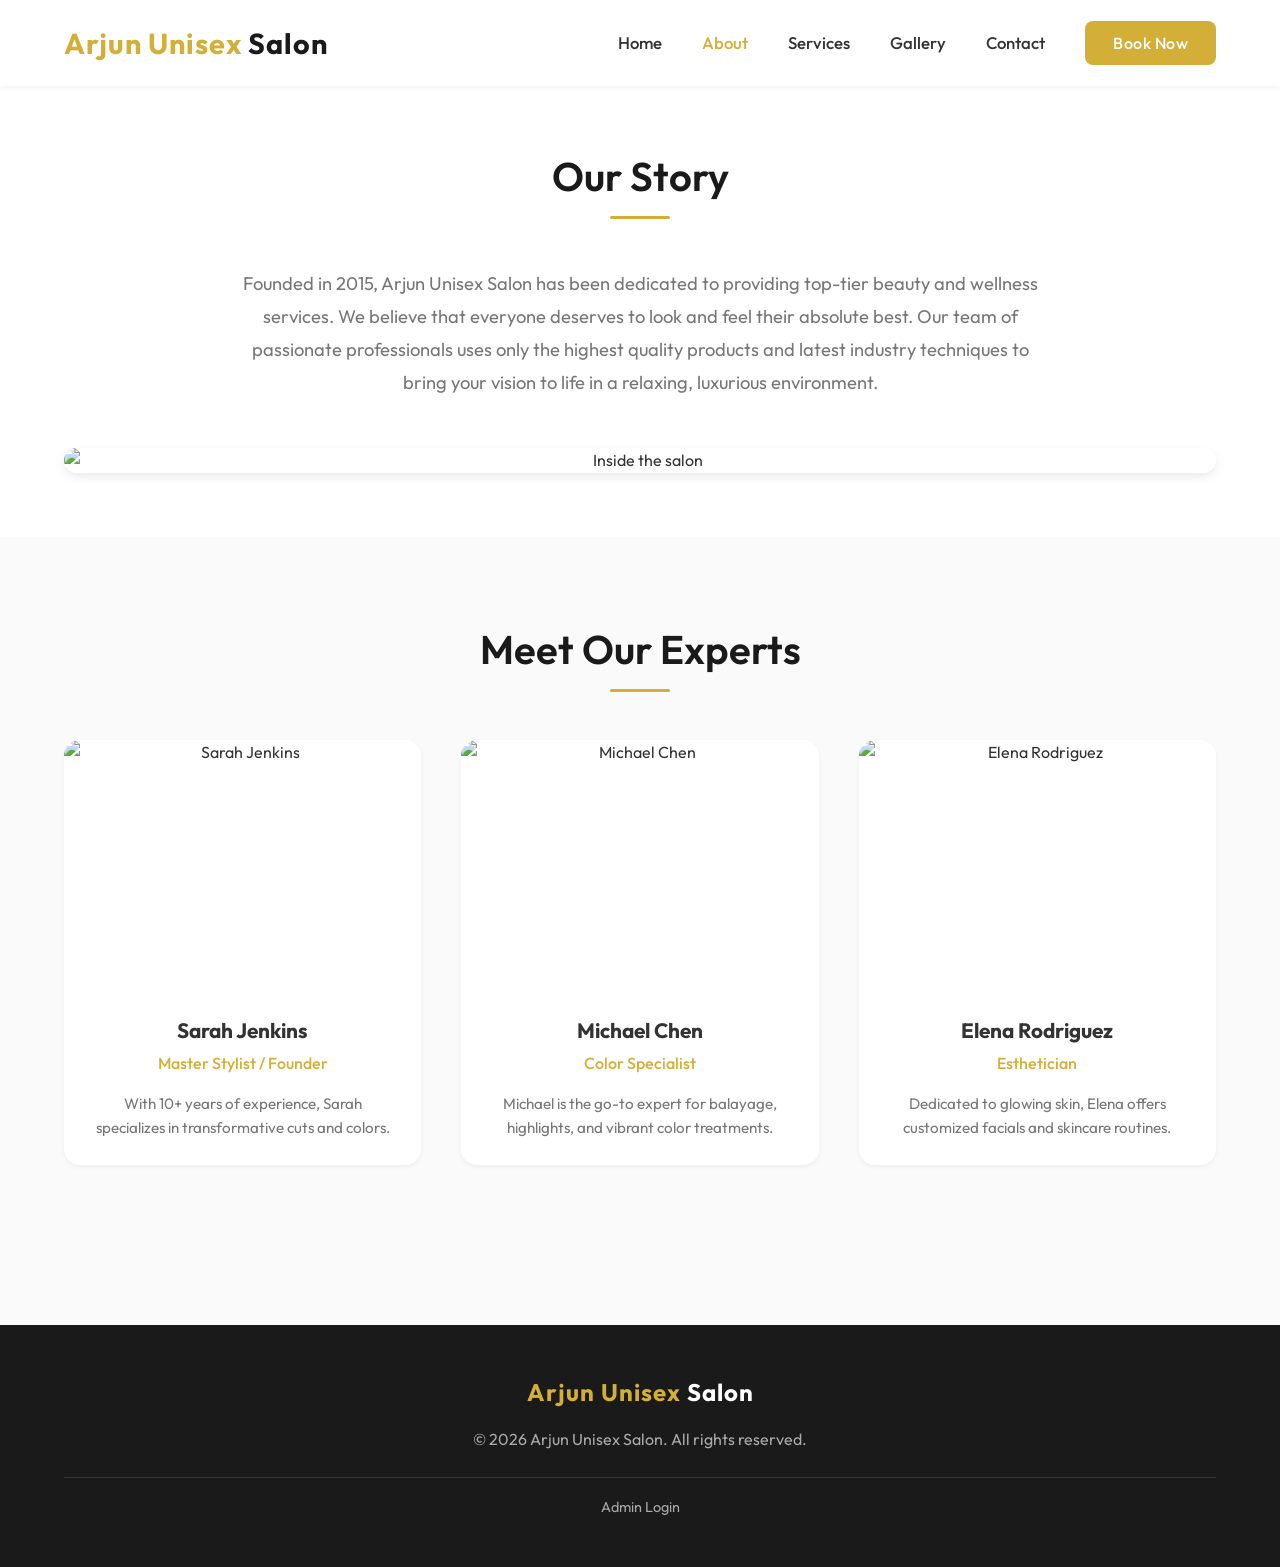
==== about.html @ e4f92613 "Initial commit" ====
<!DOCTYPE html>
<html lang="en">
<head>
    <meta charset="UTF-8">
    <meta name="viewport" content="width=device-width, initial-scale=1.0">
    <title>About Us | Arjun Unisex Salon</title>
    <link rel="stylesheet" href="css/styles.css">
</head>
<body>
    <!-- Navbar -->
    <header class="navbar">
        <div class="container" style="display: flex; justify-content: space-between; align-items: center; padding: 1.25rem 0;">
            <a href="index.html" class="logo"><span>Arjun Unisex</span> Salon</a>
            <button class="nav-toggle" id="navToggle">☰</button>
            <ul class="nav-links" id="navLinks">
                <li><a href="index.html">Home</a></li>
                <li><a href="about.html">About</a></li>
                <li><a href="services.html">Services</a></li>
                <li><a href="gallery.html">Gallery</a></li>
                <li><a href="contact.html">Contact</a></li>
                <li><button class="btn btn-primary" onclick="openBookingModal()">Book Now</button></li>
            </ul>
        </div>
    </header>

    <main style="margin-top: 80px;">
        <section style="padding: 4rem 0; background: var(--white);">
            <div class="container text-center fade-in">
                <h1 class="section-title">Our Story</h1>
                <p style="max-width: 800px; margin: 0 auto; color: var(--text-light); font-size: 1.15rem; line-height: 1.8;">
                    Founded in 2015, Arjun Unisex Salon has been dedicated to providing top-tier beauty and wellness services. We believe that everyone deserves to look and feel their absolute best. Our team of passionate professionals uses only the highest quality products and latest industry techniques to bring your vision to life in a relaxing, luxurious environment.
                </p>
                <img src="https://images.unsplash.com/photo-1522337660859-02fbefca4702?auto=format&fit=crop&q=80&w=1000" alt="Inside the salon" style="margin-top: 3rem; border-radius: var(--border-radius-lg); box-shadow: var(--shadow-md);">
            </div>
        </section>

        <!-- Team Section -->
        <section style="padding: 5rem 0; background: var(--bg-color);">
            <div class="container text-center">
                <h2 class="section-title">Meet Our Experts</h2>
                <div style="display: grid; grid-template-columns: repeat(auto-fit, minmax(280px, 1fr)); gap: 2.5rem; margin-top: 3rem;">
                    
                    <div class="team-card fade-in" style="animation-delay: 0.1s;">
                        <img src="https://images.unsplash.com/photo-1595959183082-7b570b7e08e2?auto=format&fit=crop&q=80&w=400" alt="Sarah Jenkins">
                        <div style="padding: 1.5rem;">
                            <h3 style="margin-bottom: 0.2rem; font-size: 1.3rem;">Sarah Jenkins</h3>
                            <p style="color: var(--primary-color); font-weight: 500; margin-bottom: 1rem;">Master Stylist / Founder</p>
                            <p style="color: var(--text-light); font-size: 0.95rem;">With 10+ years of experience, Sarah specializes in transformative cuts and colors.</p>
                        </div>
                    </div>
                    
                    <div class="team-card fade-in" style="animation-delay: 0.2s;">
                        <img src="https://images.unsplash.com/photo-1580618672591-eb180b1a973f?auto=format&fit=crop&q=80&w=400" alt="Michael Chen">
                        <div style="padding: 1.5rem;">
                            <h3 style="margin-bottom: 0.2rem; font-size: 1.3rem;">Michael Chen</h3>
                            <p style="color: var(--primary-color); font-weight: 500; margin-bottom: 1rem;">Color Specialist</p>
                            <p style="color: var(--text-light); font-size: 0.95rem;">Michael is the go-to expert for balayage, highlights, and vibrant color treatments.</p>
                        </div>
                    </div>

                    <div class="team-card fade-in" style="animation-delay: 0.3s;">
                        <img src="https://images.unsplash.com/photo-1573496359142-b8d87734a5a2?auto=format&fit=crop&q=80&w=400" alt="Elena Rodriguez">
                        <div style="padding: 1.5rem;">
                            <h3 style="margin-bottom: 0.2rem; font-size: 1.3rem;">Elena Rodriguez</h3>
                            <p style="color: var(--primary-color); font-weight: 500; margin-bottom: 1rem;">Esthetician</p>
                            <p style="color: var(--text-light); font-size: 0.95rem;">Dedicated to glowing skin, Elena offers customized facials and skincare routines.</p>
                        </div>
                    </div>

                </div>
            </div>
        </section>
    </main>

    <!-- Booking Modal Structure -->
    <div class="modal-overlay" id="bookingModal">
        <div class="modal-content">
            <button class="modal-close" onclick="closeBookingModal()">×</button>
            <h2 class="mb-2 text-center" style="color: var(--secondary-color);">Book Appointment</h2>
            <div id="booking-alert" class="alert"></div>
            <form id="bookingForm">
                <div class="form-group">
                    <label for="b-name">Full Name</label>
                    <input type="text" id="b-name" class="form-control" required>
                </div>
                <div class="form-group">
                    <label for="b-service">Service</label>
                    <select id="b-service" class="form-control" required>
                        <option value="">Select a service</option>
                    </select>
                </div>
                <div class="form-group">
                    <label for="b-date">Date</label>
                    <input type="date" id="b-date" class="form-control" required>
                </div>
                <div class="form-group">
                    <label for="b-time">Time</label>
                    <input type="time" id="b-time" class="form-control" required>
                </div>
                <button type="submit" class="btn btn-primary" style="width: 100%; margin-top: 1rem;">Confirm Booking</button>
            </form>
        </div>
    </div>

    <!-- Footer -->
    <footer>
        <div class="container text-center">
            <h3 style="margin-bottom: 1rem; font-size: 1.5rem; letter-spacing: 1px;"><span style="color: var(--primary-color);">Arjun Unisex</span> Salon</h3>
            <p>&copy; <span id="year"></span> Arjun Unisex Salon. All rights reserved.</p>
            <p style="margin-top: 1.5rem; border-top: 1px solid #333; padding-top: 1rem;">
                <a href="admin.html" style="font-size: 0.9rem;">Admin Login</a>
            </p>
        </div>
    </footer>

    <script src="js/data.js"></script>
    <script src="js/main.js"></script>
    <script src="js/booking.js"></script>
</body>
</html>
---- css/styles.css ----
/* Core Styling & Variables */
@import url('https://fonts.googleapis.com/css2?family=Outfit:wght@300;400;500;600;700&display=swap');

:root {
  --primary-color: #d4af37; /* Premium Gold */
  --primary-hover: #b5952f;
  --secondary-color: #1a1a1a; /* Dark */
  --bg-color: #fafafa;
  --text-color: #333333;
  --text-light: #777777;
  --white: #ffffff;
  --danger: #dc3545;
  --success: #28a745;
  
  --shadow-sm: 0 2px 5px rgba(0,0,0,0.05);
  --shadow-md: 0 4px 10px rgba(0,0,0,0.08);
  --shadow-lg: 0 15px 30px rgba(0,0,0,0.12);
  
  --transition: all 0.3s cubic-bezier(0.25, 0.8, 0.25, 1);
  
  --border-radius: 8px;
  --border-radius-lg: 16px;
}

* {
  margin: 0;
  padding: 0;
  box-sizing: border-box;
}

body {
  font-family: 'Outfit', sans-serif;
  background-color: var(--bg-color);
  color: var(--text-color);
  line-height: 1.6;
  overflow-x: hidden;
}

a {
  text-decoration: none;
  color: inherit;
}

ul {
  list-style: none;
}

img {
  max-width: 100%;
  height: auto;
  display: block;
}

/* Utilities */
.container {
  width: 90%;
  max-width: 1200px;
  margin: 0 auto;
}

.btn {
  display: inline-block;
  padding: 12px 28px;
  border-radius: var(--border-radius);
  font-weight: 500;
  cursor: pointer;
  transition: var(--transition);
  border: none;
  font-family: inherit;
  font-size: 1rem;
  letter-spacing: 0.5px;
}

.btn-primary {
  background-color: var(--primary-color);
  color: var(--white);
}

.btn-primary:hover {
  background-color: var(--primary-hover);
  transform: translateY(-2px);
  box-shadow: var(--shadow-md);
}

.btn-outline {
  background-color: transparent;
  border: 2px solid var(--primary-color);
  color: var(--primary-color);
}
.btn-outline:hover {
  background-color: var(--primary-color);
  color: var(--white);
}

.section-title {
  text-align: center;
  font-size: 2.5rem;
  margin-bottom: 3rem;
  font-weight: 600;
  color: var(--secondary-color);
  position: relative;
}
.section-title::after {
  content: '';
  display: block;
  width: 60px;
  height: 3px;
  background-color: var(--primary-color);
  margin: 0.5rem auto 0;
  border-radius: 2px;
}

.text-center { text-align: center; }
.mt-1 { margin-top: 1rem; }
.mt-2 { margin-top: 2rem; }
.mb-1 { margin-bottom: 1rem; }
.mb-2 { margin-bottom: 2rem; }

/* Navbar */
.navbar {
  background-color: rgba(255, 255, 255, 0.98);
  backdrop-filter: blur(10px);
  position: fixed;
  top: 0;
  width: 100%;
  z-index: 1000;
  box-shadow: var(--shadow-sm);
  transition: var(--transition);
}

.navbar .container {
  display: flex;
  justify-content: space-between;
  align-items: center;
  padding: 1.25rem 0;
}

.logo {
  font-size: 1.8rem;
  font-weight: 700;
  color: var(--secondary-color);
  letter-spacing: 1px;
}

.logo span {
  color: var(--primary-color);
}

.nav-links {
  display: flex;
  gap: 2.5rem;
  align-items: center;
}

.nav-links li a {
  font-weight: 500;
  color: var(--text-color);
  transition: var(--transition);
  font-size: 1.05rem;
}

.nav-links li a:hover,
.nav-links li a.active {
  color: var(--primary-color);
}

.nav-toggle {
  display: none;
  background: none;
  border: none;
  font-size: 1.8rem;
  cursor: pointer;
  color: var(--secondary-color);
}

/* Modals */
.modal-overlay {
  display: none;
  position: fixed;
  top: 0;
  left: 0;
  width: 100%;
  height: 100%;
  background: rgba(0, 0, 0, 0.7);
  z-index: 2000;
  justify-content: center;
  align-items: center;
  backdrop-filter: blur(5px);
  opacity: 0;
  transition: opacity 0.3s ease;
}

.modal-overlay.active {
  display: flex;
  opacity: 1;
}

.modal-content {
  background: var(--white);
  padding: 2.5rem;
  border-radius: var(--border-radius-lg);
  width: 100%;
  max-width: 500px;
  position: relative;
  transform: translateY(-20px);
  transition: transform 0.3s ease, opacity 0.3s ease;
  box-shadow: var(--shadow-lg);
  margin: 1rem;
}

.modal-overlay.active .modal-content {
  transform: translateY(0);
}

.modal-close {
  position: absolute;
  top: 1rem;
  right: 1.5rem;
  font-size: 2rem;
  cursor: pointer;
  color: var(--text-light);
  transition: var(--transition);
  border: none;
  background: transparent;
  line-height: 1;
}
.modal-close:hover {
  color: var(--danger);
  transform: rotate(90deg);
}

/* Forms */
.form-group {
  margin-bottom: 1.5rem;
}
.form-group label {
  display: block;
  margin-bottom: 0.5rem;
  font-weight: 500;
  color: var(--secondary-color);
}
.form-control {
  width: 100%;
  padding: 0.8rem 1rem;
  border: 1px solid #ddd;
  border-radius: var(--border-radius);
  font-family: inherit;
  font-size: 1rem;
  transition: var(--transition);
  background-color: var(--bg-color);
}
.form-control:focus {
  outline: none;
  border-color: var(--primary-color);
  box-shadow: 0 0 0 3px rgba(212, 175, 55, 0.15);
  background-color: var(--white);
}

textarea.form-control {
  resize: vertical;
  min-height: 120px;
}

/* Alerts */
.alert {
  padding: 1rem;
  border-radius: var(--border-radius);
  margin-bottom: 1rem;
  font-weight: 500;
  display: none; /* hidden by default */
}
.alert-success {
  background-color: #d4edda;
  color: #155724;
  border: 1px solid #c3e6cb;
}
.alert-danger {
  background-color: #f8d7da;
  color: #721c24;
  border: 1px solid #f5c6cb;
}

/* Footer */
footer {
  background-color: var(--secondary-color);
  color: var(--white);
  padding: 3rem 0;
  margin-top: 5rem;
}
footer p {
  color: #aaa;
}
footer a {
  transition: var(--transition);
}
footer a:hover {
  color: var(--primary-color);
}

/* Responsive Navbar */
@media (max-width: 768px) {
  .nav-links {
    position: absolute;
    top: 100%;
    left: 0;
    width: 100%;
    background: rgba(255, 255, 255, 0.98);
    backdrop-filter: blur(10px);
    flex-direction: column;
    padding: 2rem 0;
    box-shadow: 0 10px 10px rgba(0,0,0,0.1);
    transform: translateY(-150%);
    opacity: 0;
    transition: var(--transition);
    pointer-events: none;
    gap: 1.5rem;
  }
  .nav-links.active {
    transform: translateY(0);
    opacity: 1;
    pointer-events: auto;
  }
  .nav-toggle {
    display: block;
  }
}

/* Cards Animation */
.service-card, .team-card {
  background: var(--white);
  border-radius: var(--border-radius-lg);
  overflow: hidden;
  box-shadow: var(--shadow-sm);
  transition: var(--transition);
}
.service-card:hover, .team-card:hover {
  transform: translateY(-5px);
  box-shadow: var(--shadow-lg);
}
.service-card img, .team-card img {
  width: 100%;
  height: 250px;
  object-fit: cover;
  transition: var(--transition);
}
.service-card:hover img {
  transform: scale(1.05);
}

/* Animations */
@keyframes fadeIn {
  from { opacity: 0; transform: translateY(20px); }
  to { opacity: 1; transform: translateY(0); }
}
.fade-in {
  animation: fadeIn 0.8s ease-out forwards;
}
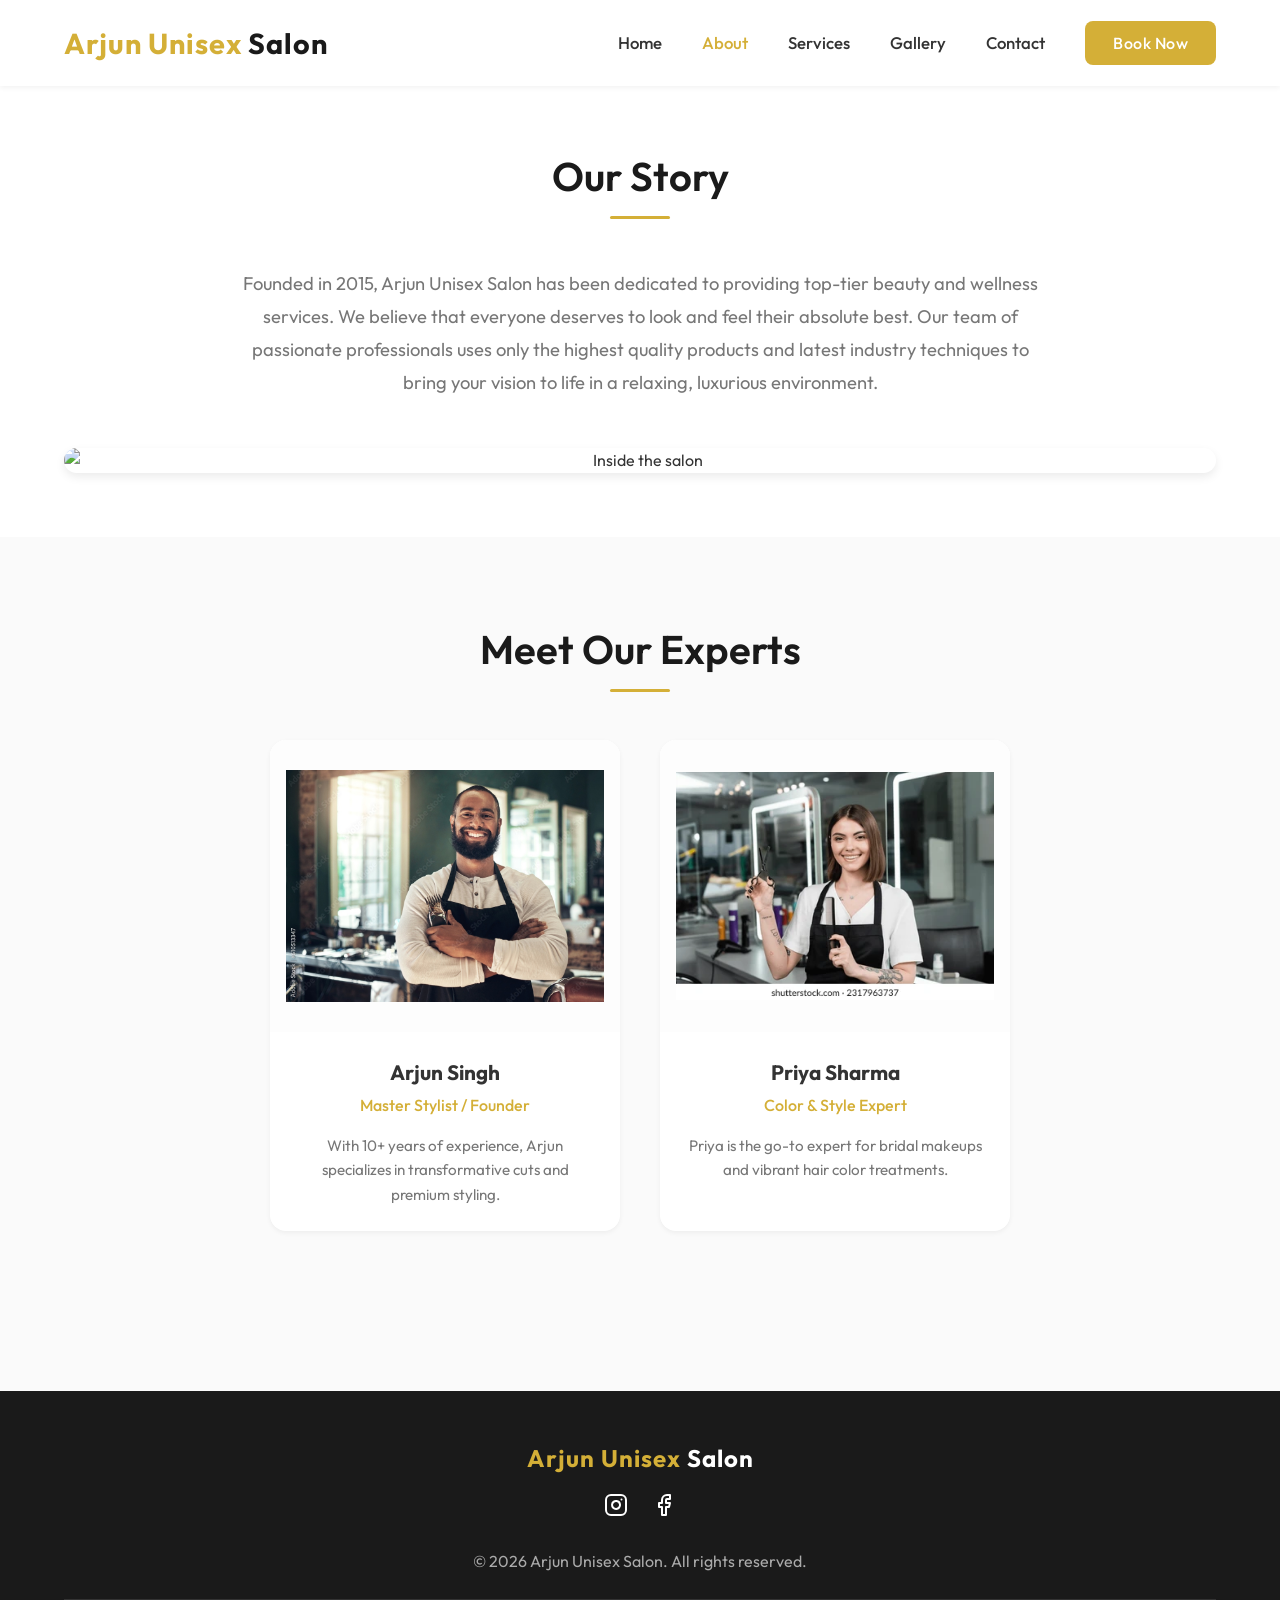
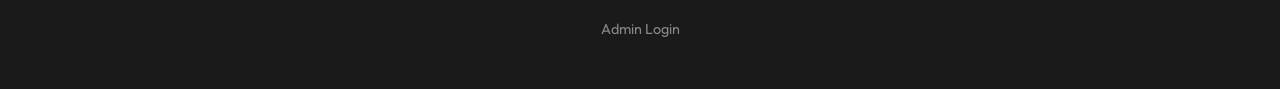
==== commit 36aaaa6e: "first commit" ====
--- a/about.html
+++ b/about.html
@@ -1,15 +1,18 @@
 <!DOCTYPE html>
 <html lang="en">
+
 <head>
     <meta charset="UTF-8">
     <meta name="viewport" content="width=device-width, initial-scale=1.0">
     <title>About Us | Arjun Unisex Salon</title>
     <link rel="stylesheet" href="css/styles.css">
 </head>
+
 <body>
     <!-- Navbar -->
     <header class="navbar">
-        <div class="container" style="display: flex; justify-content: space-between; align-items: center; padding: 1.25rem 0;">
+        <div class="container"
+            style="display: flex; justify-content: space-between; align-items: center; padding: 1.25rem 0;">
             <a href="index.html" class="logo"><span>Arjun Unisex</span> Salon</a>
             <button class="nav-toggle" id="navToggle">☰</button>
             <ul class="nav-links" id="navLinks">
@@ -27,10 +30,16 @@
         <section style="padding: 4rem 0; background: var(--white);">
             <div class="container text-center fade-in">
                 <h1 class="section-title">Our Story</h1>
-                <p style="max-width: 800px; margin: 0 auto; color: var(--text-light); font-size: 1.15rem; line-height: 1.8;">
-                    Founded in 2015, Arjun Unisex Salon has been dedicated to providing top-tier beauty and wellness services. We believe that everyone deserves to look and feel their absolute best. Our team of passionate professionals uses only the highest quality products and latest industry techniques to bring your vision to life in a relaxing, luxurious environment.
+                <p
+                    style="max-width: 800px; margin: 0 auto; color: var(--text-light); font-size: 1.15rem; line-height: 1.8;">
+                    Founded in 2015, Arjun Unisex Salon has been dedicated to providing top-tier beauty and wellness
+                    services. We believe that everyone deserves to look and feel their absolute best. Our team of
+                    passionate professionals uses only the highest quality products and latest industry techniques to
+                    bring your vision to life in a relaxing, luxurious environment.
                 </p>
-                <img src="https://images.unsplash.com/photo-1522337660859-02fbefca4702?auto=format&fit=crop&q=80&w=1000" alt="Inside the salon" style="margin-top: 3rem; border-radius: var(--border-radius-lg); box-shadow: var(--shadow-md);">
+                <img src="https://images.unsplash.com/photo-1522337660859-02fbefca4702?auto=format&fit=crop&q=80&w=1000"
+                    alt="Inside the salon"
+                    style="margin-top: 3rem; border-radius: var(--border-radius-lg); box-shadow: var(--shadow-md);">
             </div>
         </section>
 
@@ -38,32 +47,38 @@
         <section style="padding: 5rem 0; background: var(--bg-color);">
             <div class="container text-center">
                 <h2 class="section-title">Meet Our Experts</h2>
-                <div style="display: grid; grid-template-columns: repeat(auto-fit, minmax(280px, 1fr)); gap: 2.5rem; margin-top: 3rem;">
-                    
-                    <div class="team-card fade-in" style="animation-delay: 0.1s;">
-                        <img src="https://images.unsplash.com/photo-1595959183082-7b570b7e08e2?auto=format&fit=crop&q=80&w=400" alt="Sarah Jenkins">
+                <div
+                    style="display: flex; flex-wrap: wrap; justify-content: center; gap: 2.5rem; margin-top: 3rem;">
+
+                    <div class="team-card fade-in" style="animation-delay: 0.1s; width: 100%; max-width: 350px;">
+                        <div style="background: #fdfdfd; padding: 1rem; border-radius: 10px 10px 0 0; display: flex; justify-content: center;">
+                            <img src="images/expert_1.jpg"
+                                alt="Stylist" style="max-width:100%; height:260px; object-fit:contain; border-radius: 8px;">
+                        </div>
                         <div style="padding: 1.5rem;">
-                            <h3 style="margin-bottom: 0.2rem; font-size: 1.3rem;">Sarah Jenkins</h3>
-                            <p style="color: var(--primary-color); font-weight: 500; margin-bottom: 1rem;">Master Stylist / Founder</p>
-                            <p style="color: var(--text-light); font-size: 0.95rem;">With 10+ years of experience, Sarah specializes in transformative cuts and colors.</p>
-                        </div>
-                    </div>
-                    
-                    <div class="team-card fade-in" style="animation-delay: 0.2s;">
-                        <img src="https://images.unsplash.com/photo-1580618672591-eb180b1a973f?auto=format&fit=crop&q=80&w=400" alt="Michael Chen">
-                        <div style="padding: 1.5rem;">
-                            <h3 style="margin-bottom: 0.2rem; font-size: 1.3rem;">Michael Chen</h3>
-                            <p style="color: var(--primary-color); font-weight: 500; margin-bottom: 1rem;">Color Specialist</p>
-                            <p style="color: var(--text-light); font-size: 0.95rem;">Michael is the go-to expert for balayage, highlights, and vibrant color treatments.</p>
+                            <h3 style="margin-bottom: 0.2rem; font-size: 1.3rem;">Arjun Singh</h3>
+                            <p style="color: var(--primary-color); font-weight: 500; margin-bottom: 1rem;">
+                                Master Stylist / Founder
+                            </p>
+                            <p style="color: var(--text-light); font-size: 0.95rem;">
+                                With 10+ years of experience, Arjun specializes in transformative cuts and premium styling.
+                            </p>
                         </div>
                     </div>
 
-                    <div class="team-card fade-in" style="animation-delay: 0.3s;">
-                        <img src="https://images.unsplash.com/photo-1573496359142-b8d87734a5a2?auto=format&fit=crop&q=80&w=400" alt="Elena Rodriguez">
+                    <div class="team-card fade-in" style="animation-delay: 0.2s; width: 100%; max-width: 350px;">
+                        <div style="background: #fdfdfd; padding: 1rem; border-radius: 10px 10px 0 0; display: flex; justify-content: center;">
+                            <img src="images/expert_2.png"
+                                alt="Hairdresser" style="max-width:100%; height:260px; object-fit:contain; border-radius: 8px;">
+                        </div>
                         <div style="padding: 1.5rem;">
-                            <h3 style="margin-bottom: 0.2rem; font-size: 1.3rem;">Elena Rodriguez</h3>
-                            <p style="color: var(--primary-color); font-weight: 500; margin-bottom: 1rem;">Esthetician</p>
-                            <p style="color: var(--text-light); font-size: 0.95rem;">Dedicated to glowing skin, Elena offers customized facials and skincare routines.</p>
+                            <h3 style="margin-bottom: 0.2rem; font-size: 1.3rem;">Priya Sharma</h3>
+                            <p style="color: var(--primary-color); font-weight: 500; margin-bottom: 1rem;">
+                                Color & Style Expert
+                            </p>
+                            <p style="color: var(--text-light); font-size: 0.95rem;">
+                                Priya is the go-to expert for bridal makeups and vibrant hair color treatments.
+                            </p>
                         </div>
                     </div>
 
@@ -72,7 +87,7 @@
         </section>
     </main>
 
-    <!-- Booking Modal Structure -->
+    <!-- Booking Modal -->
     <div class="modal-overlay" id="bookingModal">
         <div class="modal-content">
             <button class="modal-close" onclick="closeBookingModal()">×</button>
@@ -102,13 +117,23 @@
         </div>
     </div>
 
-    <!-- Footer -->
+    <!-- Unified Footer -->
     <footer>
         <div class="container text-center">
             <h3 style="margin-bottom: 1rem; font-size: 1.5rem; letter-spacing: 1px;"><span style="color: var(--primary-color);">Arjun Unisex</span> Salon</h3>
+            
+            <div class="social-links" style="margin-bottom: 1.5rem; display: flex; justify-content: center; gap: 1.5rem;">
+                <a href="https://instagram.com" target="_blank" style="color: white; transition: 0.3s;">
+                    <svg xmlns="http://www.w3.org/2000/svg" width="24" height="24" viewBox="0 0 24 24" fill="none" stroke="currentColor" stroke-width="2" stroke-linecap="round" stroke-linejoin="round" class="feather feather-instagram"><rect x="2" y="2" width="20" height="20" rx="5" ry="5"></rect><path d="M16 11.37A4 4 0 1 1 12.63 8 4 4 0 0 1 16 11.37z"></path><line x1="17.5" y1="6.5" x2="17.51" y2="6.5"></line></svg>
+                </a>
+                <a href="https://facebook.com" target="_blank" style="color: white; transition: 0.3s;">
+                    <svg xmlns="http://www.w3.org/2000/svg" width="24" height="24" viewBox="0 0 24 24" fill="none" stroke="currentColor" stroke-width="2" stroke-linecap="round" stroke-linejoin="round" class="feather feather-facebook"><path d="M18 2h-3a5 5 0 0 0-5 5v3H7v4h3v8h4v-8h3l1-4h-4V7a1 1 0 0 1 1-1h3z"></path></svg>
+                </a>
+            </div>
+
             <p>&copy; <span id="year"></span> Arjun Unisex Salon. All rights reserved.</p>
             <p style="margin-top: 1.5rem; border-top: 1px solid #333; padding-top: 1rem;">
-                <a href="admin.html" style="font-size: 0.9rem;">Admin Login</a>
+                <a href="admin.html" style="font-size: 0.9rem; color: #888; text-decoration: none;">Admin Login</a>
             </p>
         </div>
     </footer>
@@ -117,4 +142,5 @@
     <script src="js/main.js"></script>
     <script src="js/booking.js"></script>
 </body>
-</html>
+
+</html>
